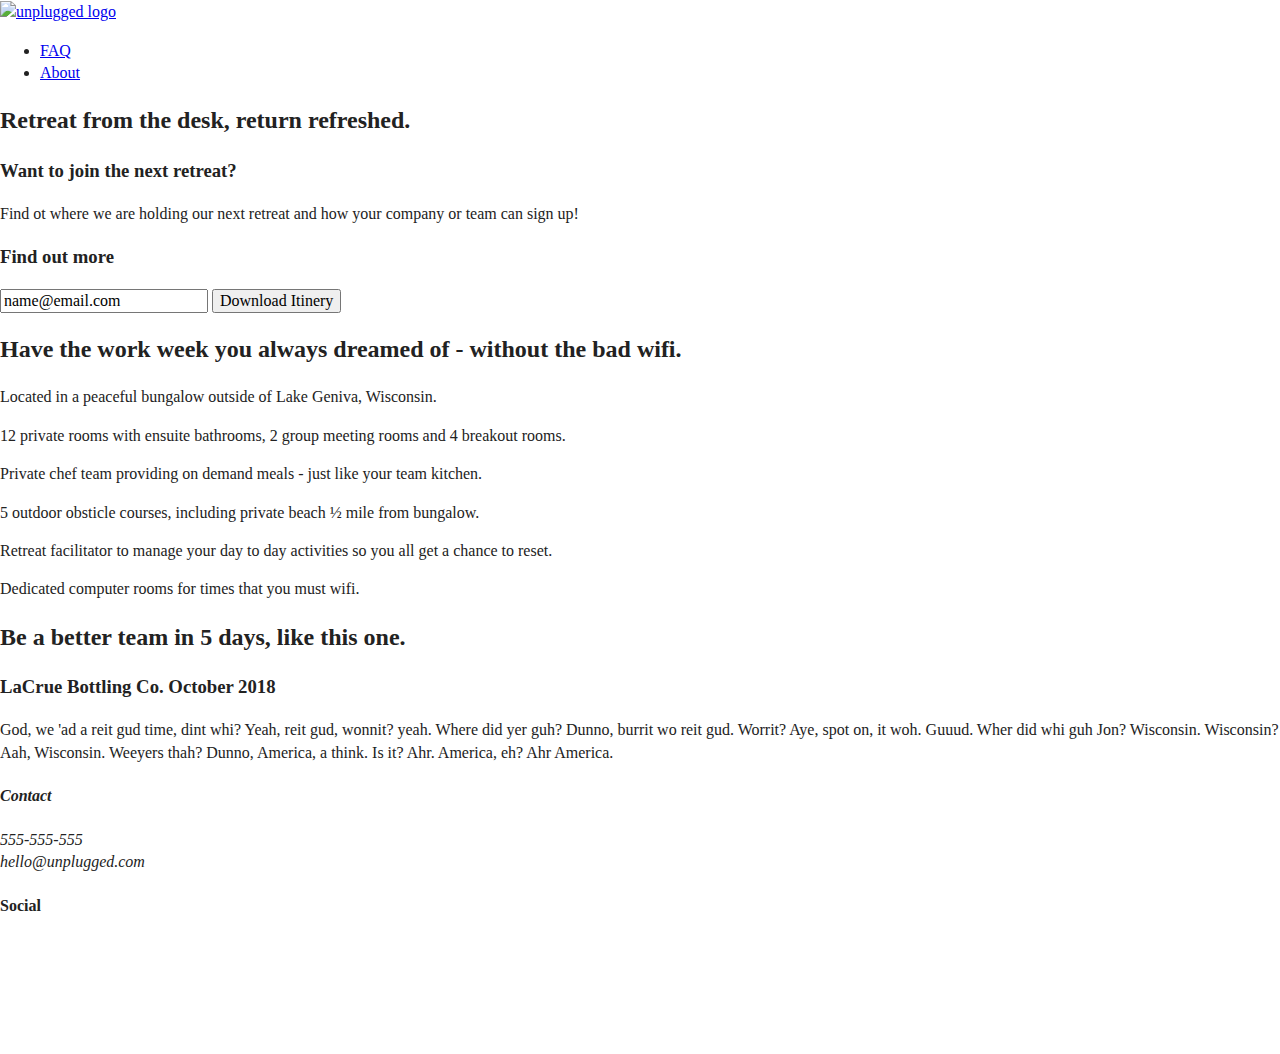
==== index.html @ 2e3e5076 "Finished coding homepage html. Links empty" ====
<!doctype html>
<html class="no-js" lang="">

<head>
  <meta charset="utf-8">
  <title>Unplugged Retreat</title>
  <meta name="description" content="">
  <meta name="viewport" content="width=device-width, initial-scale=1">

  <link rel="manifest" href="site.webmanifest">
  <link rel="apple-touch-icon" href="icon.png">
  <!-- Place favicon.ico in the root directory -->

  <link rel="stylesheet" href="css/normalize.css">
  <link rel="stylesheet" href="css/main.css">

  <meta name="theme-color" content="#fafafa">
</head>

<body>
  <!--[if IE]>
    <p class="browserupgrade">You are using an <strong>outdated</strong> browser. Please <a href="https://browsehappy.com/">upgrade your browser</a> to improve your experience and security.</p>
  <![endif]-->

  <!-- Add your site or application content here -->

  <header>
    <div class="content-wrapper">
        <a href="#">
            <img src="" alt="unplugged logo">
        </a>
        <div class="header-divider"></div>
        <nav>
            <ul>
                <li><a href="faq/index.html" target="_blank">FAQ</a></li>
                <li><a href="about/index.html" target="_blank">About</a></li>
            </ul>
        </nav>
    </div>
  </header>

<main>

  <section class="hero-area">
      <div class="content-wrapper">
          <h2>Retreat from the desk, return refreshed.</h2>
      </div>
  </section>

  <aside>
      <div class="content-wrapper">
        <div class="form-description">
          <h3>Want to join the next retreat?</h3>
          <p>
              Find ot where we are holding our next retreat and how your company or team can sign up!
          </p>
        </div>
        <div class="form">
            <h3>Find out more</h3>
            <input type="text" name="name" value="name@email.com">
            <input type="button" value="Download Itinery">
        </div>
      </div>
  </aside>

  <section class="features">
      <div class="content-wrapper">
          <h2>Have the work week you always dreamed of - without the bad wifi.</h2>
          <article>
              <p class="fontawsome-icon"></p>
              <p class="features-item-description">
                  Located in a peaceful bungalow outside of Lake Geniva, Wisconsin.
              </p>
          </article>
          <article>
              <p class="fontawsome-icon"></p>
              <p class="features-item-description">
                  12 private rooms with ensuite bathrooms, 2 group meeting rooms and 4 breakout rooms.   
              </p>
          </article>
          <article>
              <p class="fontawsome-icon"></p>
              <p class="features-item-description">
                  Private chef team providing on demand meals - just like your team kitchen.
              </p>
          </article>
          <article>
              <p class="fontawsome-icon"></p>
              <p class="features-item-description">
                  5 outdoor obsticle courses, including private beach &frac12; mile from bungalow.
              </p>
          </article>
          <article>
              <p class="fontawsome-icon"></p>
              <p class="features-item-description">
                  Retreat facilitator to manage your day to day activities so you all get a chance to reset.
              </p>
          </article>
          <article>
              <p class="fontawsome-icon"></p>
              <p class="features-item-description">
                  Dedicated computer rooms for times that you must wifi.
              </p>
          </article>
      </div>
  </section>

  <section class="reviews">
      <div class="content-wrapper">
          <h2>Be a better team in 5 days, like this one.</h2>
          <article>
              <div>
                  <h3>LaCrue Bottling Co. October 2018</h3>
                  <p>God, we 'ad a reit gud time, dint whi? Yeah, reit gud, wonnit? yeah. Where did yer guh?
                    Dunno, burrit wo reit gud. Worrit? Aye, spot on, it woh. Guuud. Wher did whi guh Jon? 
                    Wisconsin. Wisconsin? Aah, Wisconsin. Weeyers thah? Dunno, America, a think. Is it? Ahr. 
                    America, eh? Ahr America.</p>
              </div>
          </article>

      </div>
  </section>

</main>

<footer>
    <div class="content-wrapper">
        <div class="footer-content">
            <address class="contact">
                <h4>Contact</h4>
                <p>
                  555-555-555<br>
                  hello@unplugged.com
                </p>
            </address>
            <div class="social">
                <h4>Social</h4>
                <div class=social-icons>
                    <p>
                      <a href="" target="_blank"><img src="" alt=""></a>
                    </p>
                    <p>
                      <a href="" target="_blank"><img src="" alt=""></a>
                    </p>
                    <p>
                      <a href="" target="_blank"><img src="" alt=""></a>
                    </p>
                    <!-- other social links here -->

                </div>
            </div>
        </div> <!-- footer content ends -->
    </div> <!-- footer content-wrapper ends -->
    <div class="copyright">

    </div>
  </footer>

  <script src="js/vendor/modernizr-3.8.0.min.js"></script>
  <script src="https://code.jquery.com/jquery-3.4.1.min.js" integrity="sha256-CSXorXvZcTkaix6Yvo6HppcZGetbYMGWSFlBw8HfCJo=" crossorigin="anonymous"></script>
  <script>window.jQuery || document.write('<script src="js/vendor/jquery-3.4.1.min.js"><\/script>')</script>
  <script src="js/plugins.js"></script>
  <script src="js/main.js"></script>

  <!-- Google Analytics: change UA-XXXXX-Y to be your site's ID. -->
  <script>
    window.ga = function () { ga.q.push(arguments) }; ga.q = []; ga.l = +new Date;
    ga('create', 'UA-XXXXX-Y', 'auto'); ga('set','transport','beacon'); ga('send', 'pageview')
  </script>
  <script src="https://www.google-analytics.com/analytics.js" async></script>
</body>

</html>
---- css/main.css ----
/*! HTML5 Boilerplate v7.3.0 | MIT License | https://html5boilerplate.com/ */

/* main.css 2.0.0 | MIT License | https://github.com/h5bp/main.css#readme */
/*
 * What follows is the result of much research on cross-browser styling.
 * Credit left inline and big thanks to Nicolas Gallagher, Jonathan Neal,
 * Kroc Camen, and the H5BP dev community and team.
 */

/* ==========================================================================
   Base styles: opinionated defaults
   ========================================================================== */

html {
  color: #222;
  font-size: 1em;
  line-height: 1.4;
}

/*
 * Remove text-shadow in selection highlight:
 * https://twitter.com/miketaylr/status/12228805301
 *
 * Vendor-prefixed and regular ::selection selectors cannot be combined:
 * https://stackoverflow.com/a/16982510/7133471
 *
 * Customize the background color to match your design.
 */

::-moz-selection {
  background: #b3d4fc;
  text-shadow: none;
}

::selection {
  background: #b3d4fc;
  text-shadow: none;
}

/*
 * A better looking default horizontal rule
 */

hr {
  display: block;
  height: 1px;
  border: 0;
  border-top: 1px solid #ccc;
  margin: 1em 0;
  padding: 0;
}

/*
 * Remove the gap between audio, canvas, iframes,
 * images, videos and the bottom of their containers:
 * https://github.com/h5bp/html5-boilerplate/issues/440
 */

audio,
canvas,
iframe,
img,
svg,
video {
  vertical-align: middle;
}

/*
 * Remove default fieldset styles.
 */

fieldset {
  border: 0;
  margin: 0;
  padding: 0;
}

/*
 * Allow only vertical resizing of textareas.
 */

textarea {
  resize: vertical;
}

/* ==========================================================================
   Browser Upgrade Prompt
   ========================================================================== */

.browserupgrade {
  margin: 0.2em 0;
  background: #ccc;
  color: #000;
  padding: 0.2em 0;
}

/* ==========================================================================
   Author's custom styles
   ========================================================================== */

/* ==========================================================================
   Helper classes
   ========================================================================== */

/*
 * Hide visually and from screen readers
 */

.hidden {
  display: none !important;
}

/*
* Hide only visually, but have it available for screen readers:
* https://snook.ca/archives/html_and_css/hiding-content-for-accessibility
*
* 1. For long content, line feeds are not interpreted as spaces and small width
*    causes content to wrap 1 word per line:
*    https://medium.com/@jessebeach/beware-smushed-off-screen-accessible-text-5952a4c2cbfe
*/

.sr-only {
  border: 0;
  clip: rect(0, 0, 0, 0);
  height: 1px;
  margin: -1px;
  overflow: hidden;
  padding: 0;
  position: absolute;
  white-space: nowrap;
  width: 1px;
  /* 1 */
}

/*
* Extends the .sr-only class to allow the element
* to be focusable when navigated to via the keyboard:
* https://www.drupal.org/node/897638
*/

.sr-only.focusable:active,
.sr-only.focusable:focus {
  clip: auto;
  height: auto;
  margin: 0;
  overflow: visible;
  position: static;
  white-space: inherit;
  width: auto;
}

/*
* Hide visually and from screen readers, but maintain layout
*/

.invisible {
  visibility: hidden;
}

/*
* Clearfix: contain floats
*
* For modern browsers
* 1. The space content is one way to avoid an Opera bug when the
*    `contenteditable` attribute is included anywhere else in the document.
*    Otherwise it causes space to appear at the top and bottom of elements
*    that receive the `clearfix` class.
* 2. The use of `table` rather than `block` is only necessary if using
*    `:before` to contain the top-margins of child elements.
*/

.clearfix:before,
.clearfix:after {
  content: " ";
  /* 1 */
  display: table;
  /* 2 */
}

.clearfix:after {
  clear: both;
}

/* ==========================================================================
   EXAMPLE Media Queries for Responsive Design.
   These examples override the primary ('mobile first') styles.
   Modify as content requires.
   ========================================================================== */

@media only screen and (min-width: 35em) {
  /* Style adjustments for viewports that meet the condition */
}

@media print,
  (-webkit-min-device-pixel-ratio: 1.25),
  (min-resolution: 1.25dppx),
  (min-resolution: 120dpi) {
  /* Style adjustments for high resolution devices */
}

/* ==========================================================================
   Print styles.
   Inlined to avoid the additional HTTP request:
   https://www.phpied.com/delay-loading-your-print-css/
   ========================================================================== */

@media print {
  *,
  *:before,
  *:after {
    background: transparent !important;
    color: #000 !important;
    /* Black prints faster */
    box-shadow: none !important;
    text-shadow: none !important;
  }
  a,
  a:visited {
    text-decoration: underline;
  }
  a[href]:after {
    content: " (" attr(href) ")";
  }
  abbr[title]:after {
    content: " (" attr(title) ")";
  }
  /*
     * Don't show links that are fragment identifiers,
     * or use the `javascript:` pseudo protocol
     */
  a[href^="#"]:after,
  a[href^="javascript:"]:after {
    content: "";
  }
  pre {
    white-space: pre-wrap !important;
  }
  pre,
  blockquote {
    border: 1px solid #999;
    page-break-inside: avoid;
  }
  /*
     * Printing Tables:
     * https://web.archive.org/web/20180815150934/http://css-discuss.incutio.com/wiki/Printing_Tables
     */
  thead {
    display: table-header-group;
  }
  tr,
  img {
    page-break-inside: avoid;
  }
  p,
  h2,
  h3 {
    orphans: 3;
    widows: 3;
  }
  h2,
  h3 {
    page-break-after: avoid;
  }
}
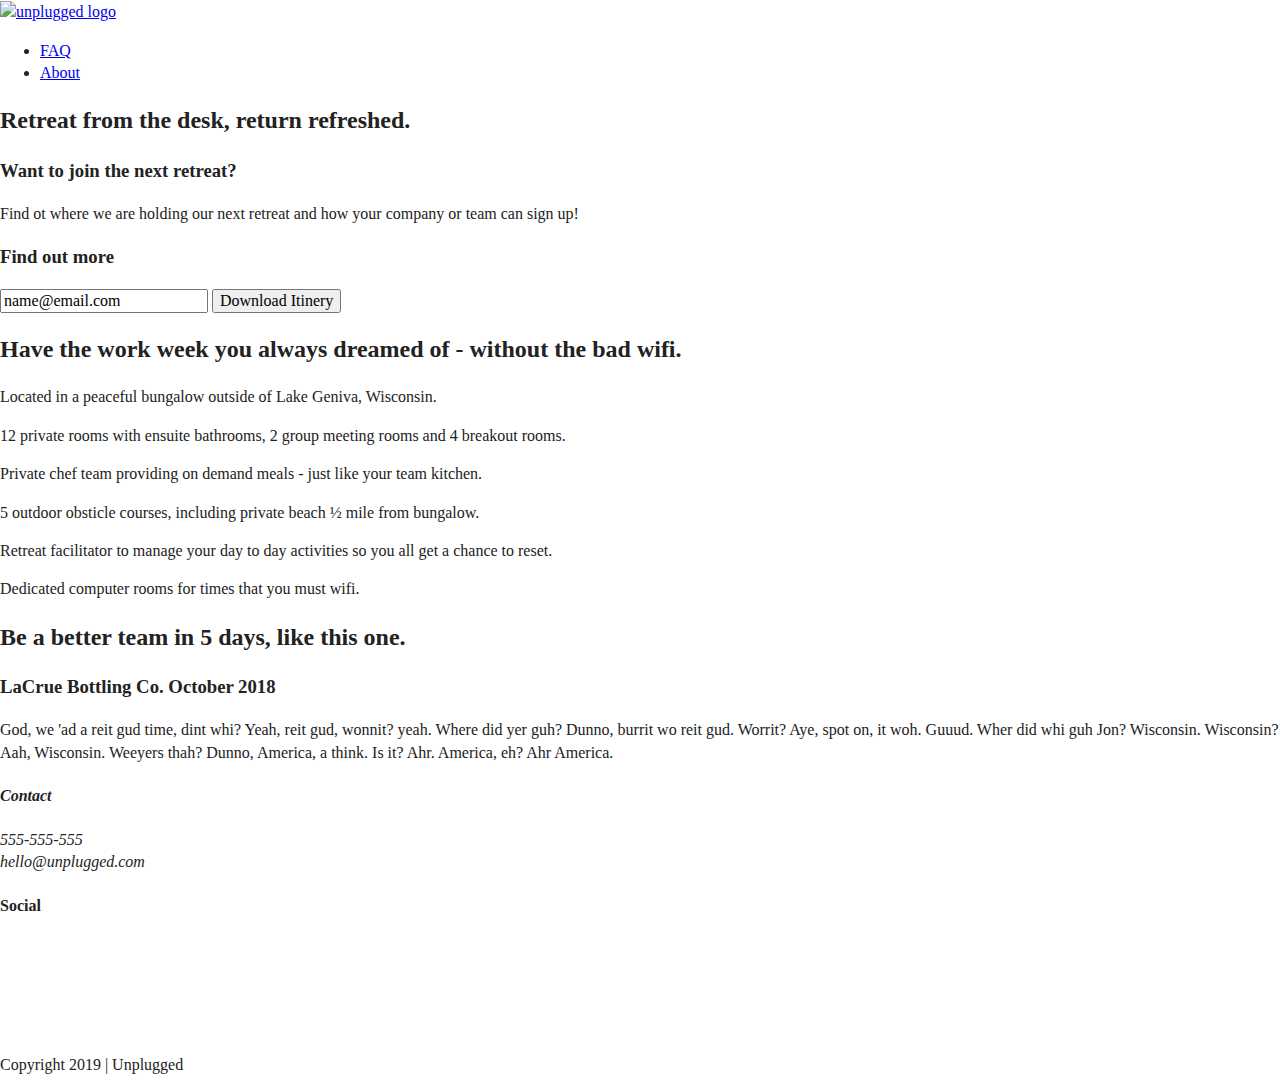
==== commit 419384b9: "Minor changes made to coinside with structural css" ====
--- a/index.html
+++ b/index.html
@@ -72,31 +72,31 @@
                   Located in a peaceful bungalow outside of Lake Geniva, Wisconsin.
               </p>
           </article>
-          <article>
+          <article class="feature-items">
               <p class="fontawsome-icon"></p>
               <p class="features-item-description">
                   12 private rooms with ensuite bathrooms, 2 group meeting rooms and 4 breakout rooms.   
               </p>
           </article>
-          <article>
+          <article class="feature-items">
               <p class="fontawsome-icon"></p>
               <p class="features-item-description">
                   Private chef team providing on demand meals - just like your team kitchen.
               </p>
           </article>
-          <article>
+          <article class="feature-items">
               <p class="fontawsome-icon"></p>
               <p class="features-item-description">
                   5 outdoor obsticle courses, including private beach &frac12; mile from bungalow.
               </p>
           </article>
-          <article>
+          <article class="feature-items">
               <p class="fontawsome-icon"></p>
               <p class="features-item-description">
                   Retreat facilitator to manage your day to day activities so you all get a chance to reset.
               </p>
           </article>
-          <article>
+          <article class="feature-items">
               <p class="fontawsome-icon"></p>
               <p class="features-item-description">
                   Dedicated computer rooms for times that you must wifi.
@@ -152,7 +152,7 @@
         </div> <!-- footer content ends -->
     </div> <!-- footer content-wrapper ends -->
     <div class="copyright">
-
+        <p>Copyright 2019 | Unplugged</p>
     </div>
   </footer>
 
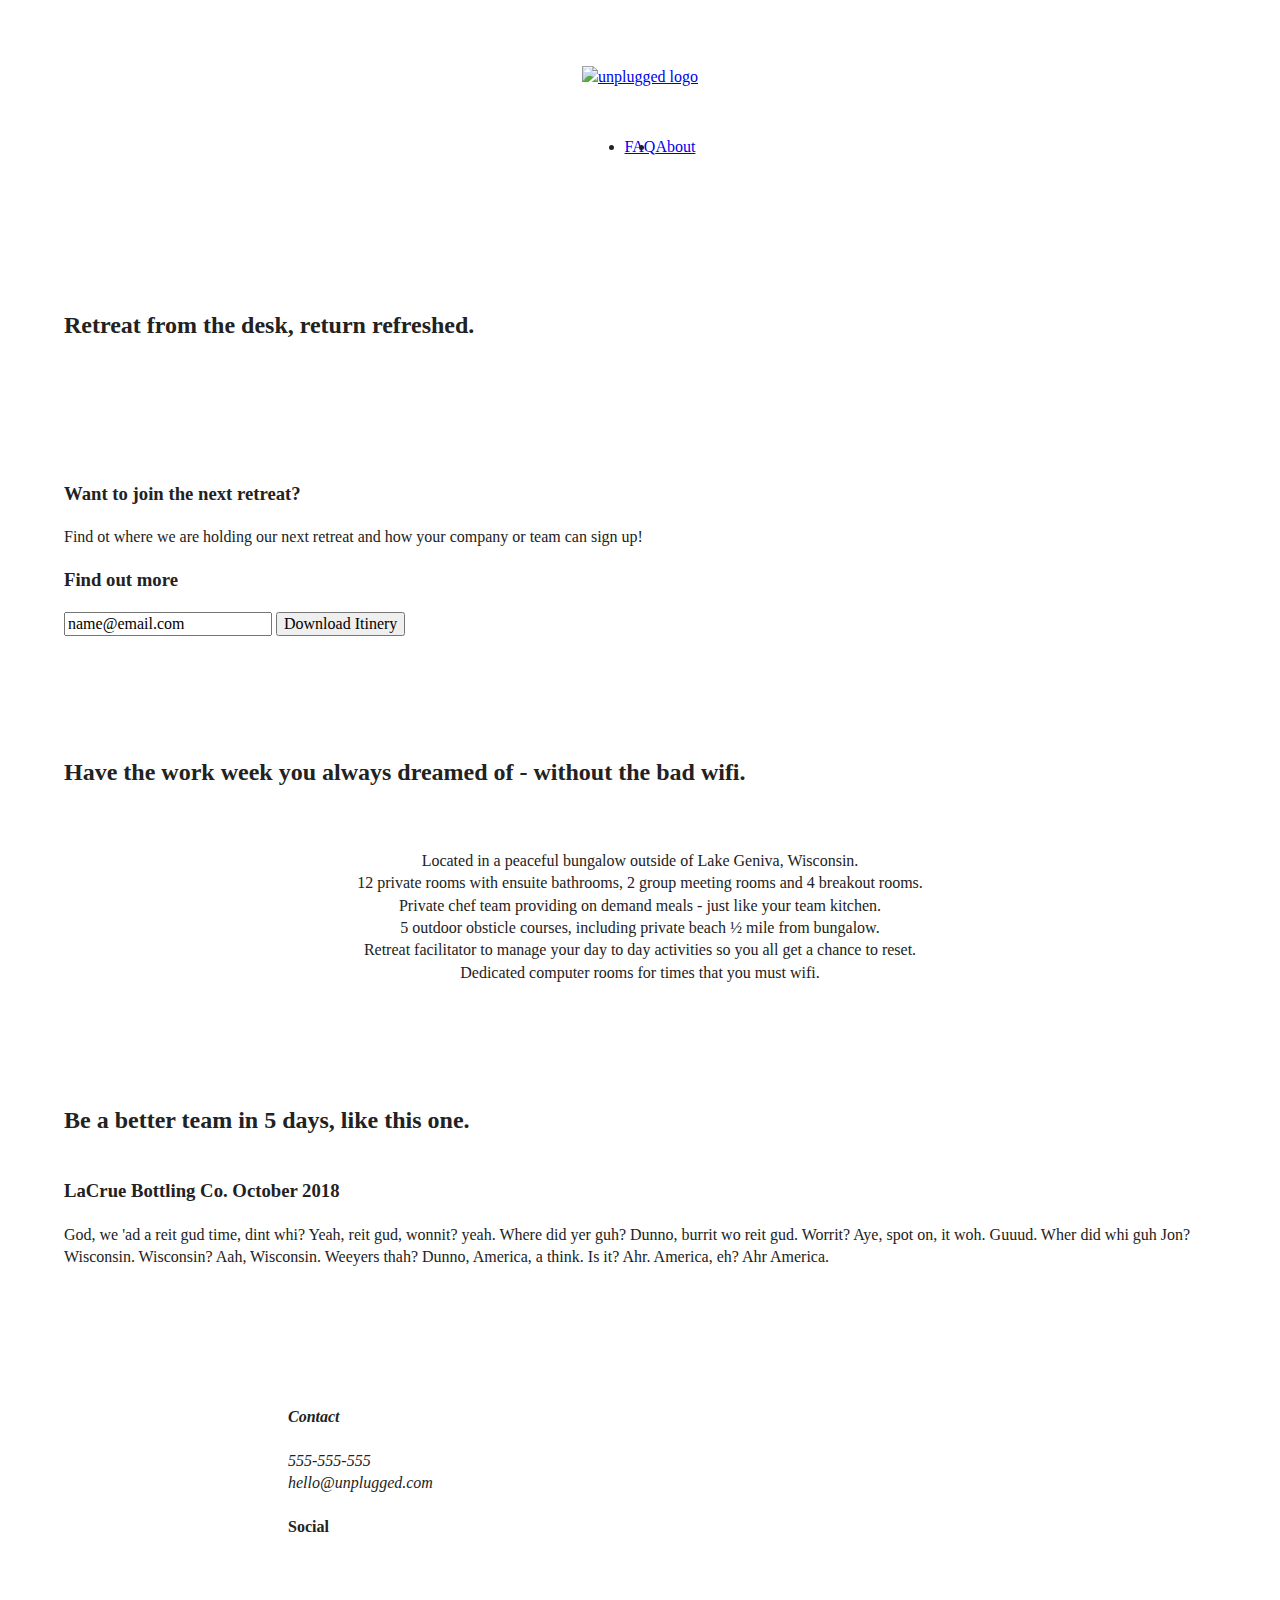
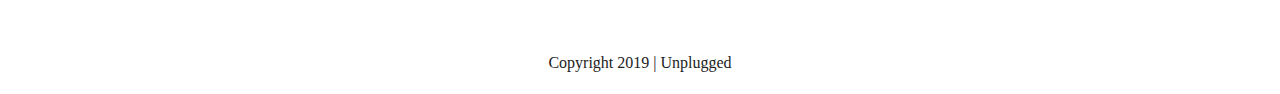
==== commit a8c7c569: "Minor changes made while formatting css mobile layout" ====
--- a/index.html
+++ b/index.html
@@ -66,7 +66,7 @@
   <section class="features">
       <div class="content-wrapper">
           <h2>Have the work week you always dreamed of - without the bad wifi.</h2>
-          <article>
+          <article class="feature-items">
               <p class="fontawsome-icon"></p>
               <p class="features-item-description">
                   Located in a peaceful bungalow outside of Lake Geniva, Wisconsin.
--- a/css/main.css
+++ b/css/main.css
@@ -97,6 +97,197 @@
 /* ==========================================================================
    Author's custom styles
    ========================================================================== */
+
+   .content-wrapper {
+    width: 90%;
+    margin: 50px 0;
+  }
+
+   /* -----------------Base Header - Footer Styles -----------------------*/
+
+header {
+  padding: 15px 0;
+}
+
+header, footer {
+  display: flex;
+  justify-content: center;
+  align-items: center;
+  flex-flow: row wrap;
+}
+
+
+
+header .content-wrapper {
+  display: flex;
+  justify-content: center;
+  align-items: center;
+  flex-flow: row wrap;
+}
+
+.header-divider {
+  width: 100%;
+  height: 1px;
+  margin: 10px 0 20px 0;
+}
+
+header nav {
+  display: flex;
+  justify-content: center;
+  align-items: space-around;
+  flex-flow: row wrap;
+  width: 60%; 
+}
+
+header nav ul {
+  display: flex;
+  justify-content: center;
+  width: 100%;
+}
+
+footer {
+  flex-direction: column;
+}
+
+footer p {
+  margin: 0;
+}
+
+footer .content-wrapper {
+  width: 55%;
+  margin: 50px 0;
+}
+
+footer .content {
+  margin-bottom: 50px;
+}
+
+footer .social-icons {
+  display: flex;
+  justify-content: space-around;
+  align-items: center;
+}
+
+footer .social-icons p {
+  display: flex;
+  justify-content: center;
+  align-items: center;
+}
+
+footer .copyright {
+  margin: 20px 0;
+}
+
+/* -------------Mobile Styles Homepage -------------*/
+
+/* Hero Area */
+
+.hero-area {
+  display: flex;
+  justify-content: center;
+  flex-flow: row wrap;
+}
+
+/* Aside */
+
+aside {
+  display: flex;
+  justify-content: center;
+  align-items: center;
+  flex-flow: row wrap;
+}
+
+
+/* Features */
+
+.fetures article {
+  width: 63%;
+  margin: 30px 0;
+}
+
+.features {
+  display: flex;
+  justify-content: center;
+  flex-flow: row wrap;
+}
+
+.features h2 {
+  margin-bottom: 60px;
+}
+
+
+.features .feature-items {
+  display: flex;
+  justify-content: center;
+  align-items: center;
+  flex-flow: row wrap;
+}
+
+.features p {
+  margin: 0;
+}
+
+/* Reviews */
+
+.reviews {
+  display: flex;
+  justify-content: center;
+  flex-flow: row wrap;
+}
+
+.reviews h3 {
+  width: 55%;
+  margin: 20px 0;
+}
+
+.reviews h2 {
+  margin-bottom: 40px;
+}
+/* ==========================================================================================
+ABOUT PAGE
+=============================================================================================*/
+
+.mission {
+  display: flex;
+  justify-content: center;
+  align-items: center;
+  flex-flow: row wrap;
+}
+
+.contact-section {
+  display: flex;
+  justify-content: center;
+  align-items: center;
+  flex-flow: row wrap;
+}
+
+/* =========================================================================================================
+FAQ PAGE
+============================================================================================================*/
+
+.faq {
+  display: flex;
+  justify-content: center;
+  align-items: center;
+  flex-flow: row wrap;
+}
+
+.faq .content-wrapper {
+  margin: 50px 0 0 0;
+  display: flex;
+  justify-content: center;
+  align-items: center;
+  flex-flow: row wrap;
+}
+
+.faq h2 {
+  margin-bottom: 40px;
+}
+
+.faq-content {
+  margin-bottom: 50px;
+}
+
 
 /* ==========================================================================
    Helper classes
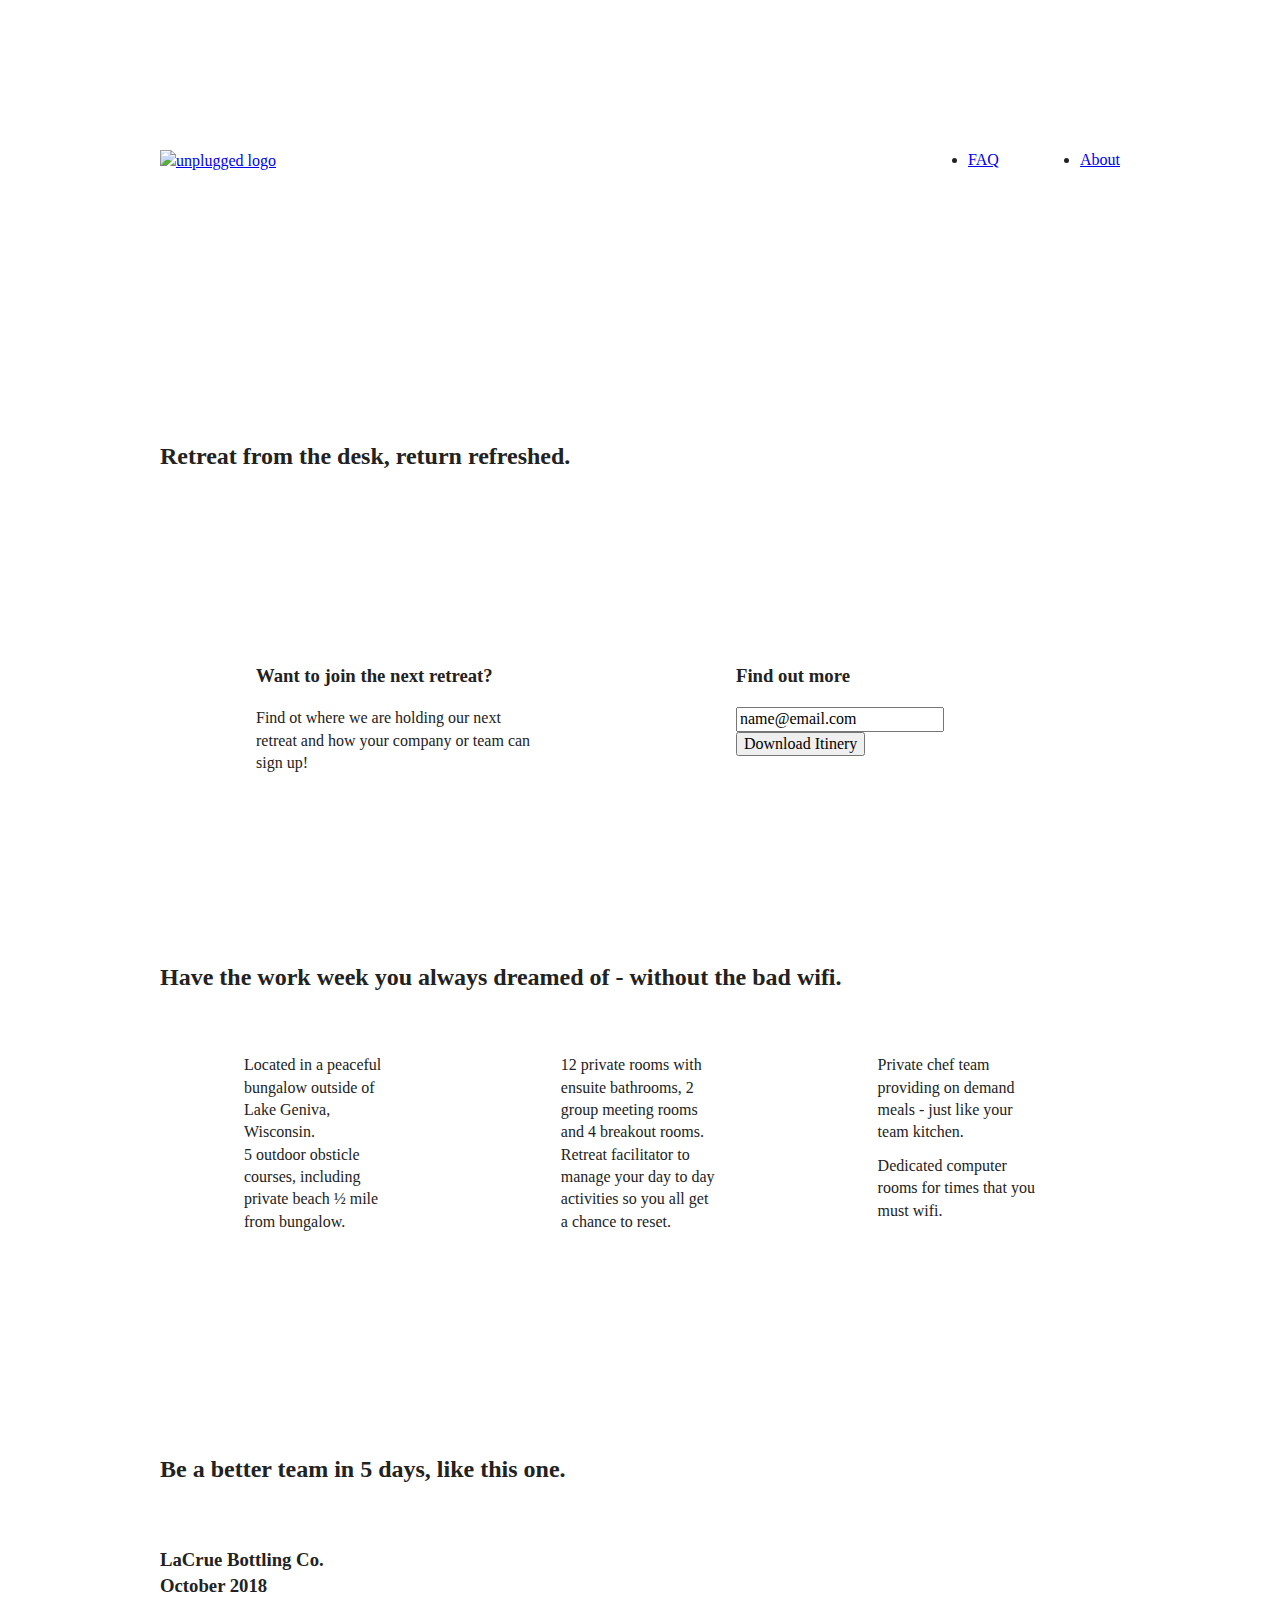
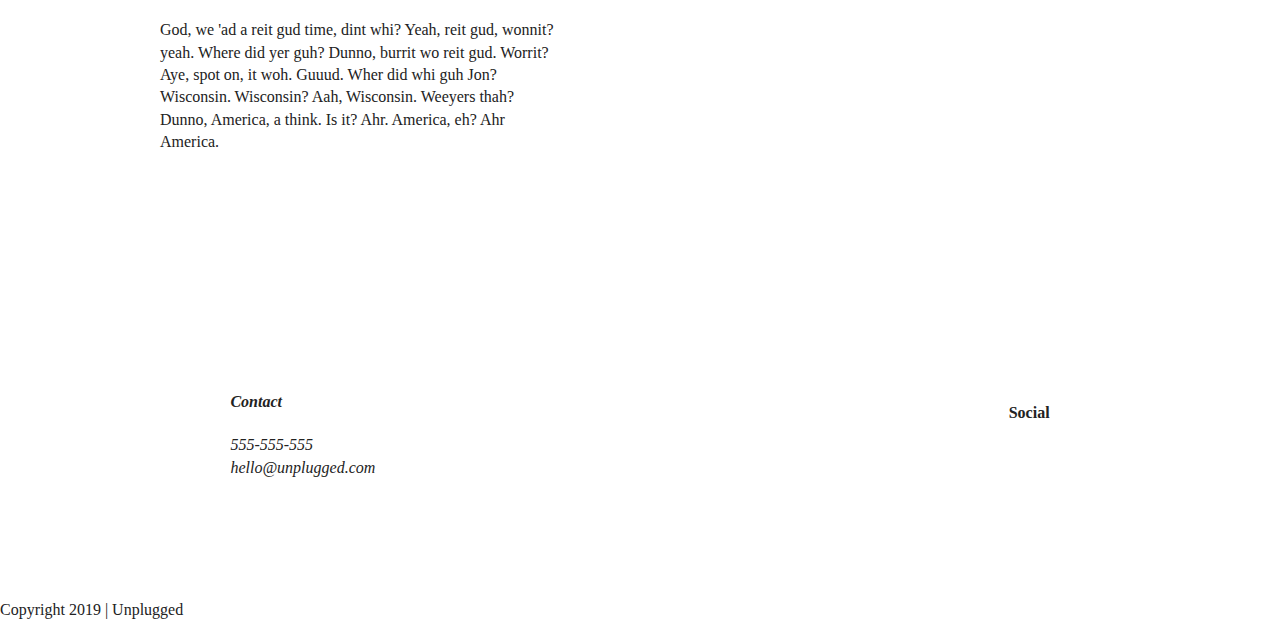
==== commit 27470522: "Made minor changes to coincide with css" ====
--- a/index.html
+++ b/index.html
@@ -13,7 +13,8 @@
 
   <link rel="stylesheet" href="css/normalize.css">
   <link rel="stylesheet" href="css/main.css">
-
+  <!--Google Fonts-->
+  <link href="https://fonts.googleapis.com/css?family=Open+Sans:400,700|Poppins:500,700" rel="stylesheet">
   <meta name="theme-color" content="#fafafa">
 </head>
 
@@ -66,42 +67,50 @@
   <section class="features">
       <div class="content-wrapper">
           <h2>Have the work week you always dreamed of - without the bad wifi.</h2>
-          <article class="feature-items">
-              <p class="fontawsome-icon"></p>
-              <p class="features-item-description">
-                  Located in a peaceful bungalow outside of Lake Geniva, Wisconsin.
-              </p>
-          </article>
-          <article class="feature-items">
-              <p class="fontawsome-icon"></p>
-              <p class="features-item-description">
-                  12 private rooms with ensuite bathrooms, 2 group meeting rooms and 4 breakout rooms.   
-              </p>
-          </article>
-          <article class="feature-items">
-              <p class="fontawsome-icon"></p>
-              <p class="features-item-description">
-                  Private chef team providing on demand meals - just like your team kitchen.
-              </p>
-          </article>
-          <article class="feature-items">
-              <p class="fontawsome-icon"></p>
-              <p class="features-item-description">
-                  5 outdoor obsticle courses, including private beach &frac12; mile from bungalow.
-              </p>
-          </article>
-          <article class="feature-items">
-              <p class="fontawsome-icon"></p>
-              <p class="features-item-description">
-                  Retreat facilitator to manage your day to day activities so you all get a chance to reset.
-              </p>
-          </article>
-          <article class="feature-items">
-              <p class="fontawsome-icon"></p>
-              <p class="features-item-description">
-                  Dedicated computer rooms for times that you must wifi.
-              </p>
-          </article>
+          <div class="feature-items">
+              <article>
+                  <p class="fontawsome-icon">
+                  </p>
+                  <p class="features-item-description">
+                      Located in a peaceful bungalow outside of Lake Geniva, Wisconsin.
+                  </p>
+              </article>
+              <article>
+                  <p class="fontawsome-icon">
+                  </p>
+                  <p class="features-item-description">
+                      12 private rooms with ensuite bathrooms, 2 group meeting rooms and 4 breakout rooms.   
+                  </p>
+              </article>
+              <article>
+                  <p class="fontawsome-icon">
+                  </p>
+                  <p class="features-item-description">
+                      Private chef team providing on demand meals - just like your team kitchen.
+                  </p>
+              </article>
+              <article>
+                  <p class="fontawsome-icon">
+                  </p>
+                  <p class="features-item-description">
+                      5 outdoor obsticle courses, including private beach &frac12; mile from bungalow.
+                  </p>
+              </article>
+              <article>
+                  <p class="fontawsome-icon">
+                  </p>
+                  <p class="features-item-description">
+                      Retreat facilitator to manage your day to day activities so you all get a chance to reset.
+                  </p>
+              </article>
+              <article>
+                  <p class="fontawsome-icon">
+                  </p>
+                 <p class="features-item-description">
+                      Dedicated computer rooms for times that you must wifi.
+                  </p>
+              </article>
+         </div> 
       </div>
   </section>
 
--- a/css/main.css
+++ b/css/main.css
@@ -123,7 +123,7 @@
   justify-content: center;
   align-items: center;
   flex-flow: row wrap;
-}
+}  /* Margin: 0; in solution code */
 
 .header-divider {
   width: 100%;
@@ -260,6 +260,10 @@
   align-items: center;
   flex-flow: row wrap;
 }
+
+/* .contact-content p {
+  margin: 0;
+} This is in solution code*/
 
 /* =========================================================================================================
 FAQ PAGE
@@ -378,15 +382,207 @@
    Modify as content requires.
    ========================================================================== */
 
-@media only screen and (min-width: 35em) {
-  /* Style adjustments for viewports that meet the condition */
-}
-
-@media print,
-  (-webkit-min-device-pixel-ratio: 1.25),
-  (min-resolution: 1.25dppx),
-  (min-resolution: 120dpi) {
-  /* Style adjustments for high resolution devices */
+/* -------------------------TABLE STYLES--------------------------------------*/
+
+@media only screen and (min-width: 768px) {        
+
+/*General Styles*/
+
+.content-wrapper {
+  max-width: 640px;
+  margin: 100px 0;
+}
+
+/*Header*/
+
+header {
+  justify-content: center;
+  padding: 33px 0;
+}  
+
+header .content-wrapper {
+  width: 100%; 
+  justify-content: space-between;
+}
+
+header nav {
+  width: 20%; 
+}
+
+header nav ul {
+  justify-content: space-between;
+}
+
+.header-divider {
+  display: none;
+}
+
+/* Hero Area */
+
+/* Aside */
+
+aside .content-wrapper{
+  margin: 50px 0;
+  display:flex;
+  justify-content: center;
+  flex-flow: row wrap;
+}
+
+aside .content-wrapper .form-description,
+aside .content-wrapper .form {
+  width: 40%;
+  margin: 0;
+}
+
+/* Features */
+
+.features article {
+  display: flex;
+  justify-content: center;
+  align-items: center;
+  flex-flow: column wrap;
+  flex-basis: 50%;
+}
+
+.features .features-item-description {
+  width: 50%;
+}
+
+/* Reviews */
+
+.reviews article {
+  display: flex;
+  justify-content: space-between;
+}
+
+.reviews article div {
+  width: 49%;
+}
+
+/* Footer */
+
+footer .content-wrapper {
+  width: 64%;
+  margin: 100px 0;
+}
+
+.footer-content {
+  display: flex;
+  justify-content: space-between;
+  align-items: center;
+}
+
+footer .contact {
+  margin-bottom: 0;
+}
+
+footer .copyright {
+  width: 100%;
+}
+
+/* Tablet FAQ Page */
+
+.faq .content-wrapper {
+  justify-content: space-between;
+}
+
+.faq-content {
+  flex-basis: 40%;
+}
+
+.faq h2 {
+  width: 100%;
+}
+
+/* Tablet About Page */
+
+.mission-content {
+  display: flex;
+  justify-content: space-between;
+  align-items: center;
+  padding-top: 20px;
+}
+
+.mission-content p {
+  width: 45%;
+}
+
+.contact-section .content-wrapper h2 {
+  width: 81%;
+}
+
+.contact-content {
+  display: flex;
+  justify-content: space-between;
+  align-items: flex-start;
+}
+
+}
+
+/* ---------------------------- Desktop Styles ------------------------------*/
+
+@media only screen and (min-width: 1200px) {
+  /*Desktop styles here*/
+  .content-wrapper {
+    max-width: 960px;
+  }
+
+  /* Hero Area */
+
+  .hero-area h1 {
+    width: 60%;
+  }
+
+  /* Aside */
+
+  aside .content-wrapper {
+    justify-content: space-around;
+  }
+
+  aside .content-wrapper .form-description,
+  aside .content-wrapper .form {
+    width: 30%;
+  }
+
+  /* Features */
+
+  .features h2 {
+    width: 90%;
+  }
+
+  .features article {
+    flex-basis: 33%;
+  }
+
+  /* Reviews */
+
+  .reviews article div {
+    width: 42%;
+  }
+
+  /* -------------------------About Page Desktop -------------------------------*/
+
+  .mission h2,
+  .contact-section .content-wrapper {
+    width: 95%;
+    flex-flow: row wrap;
+  }
+
+  .contact-section .content-wrapper h2 {
+    margin-bottom: 100px;
+  }
+
+  /* --------------------------FAQ Page Desktop ---------------------------------*/
+
+  .faq h2 {
+    width: 100%;
+  }
+
+  .faq-content {
+    flex-basis: 36%;
+  }
+  
+
 }
 
 /* ==========================================================================
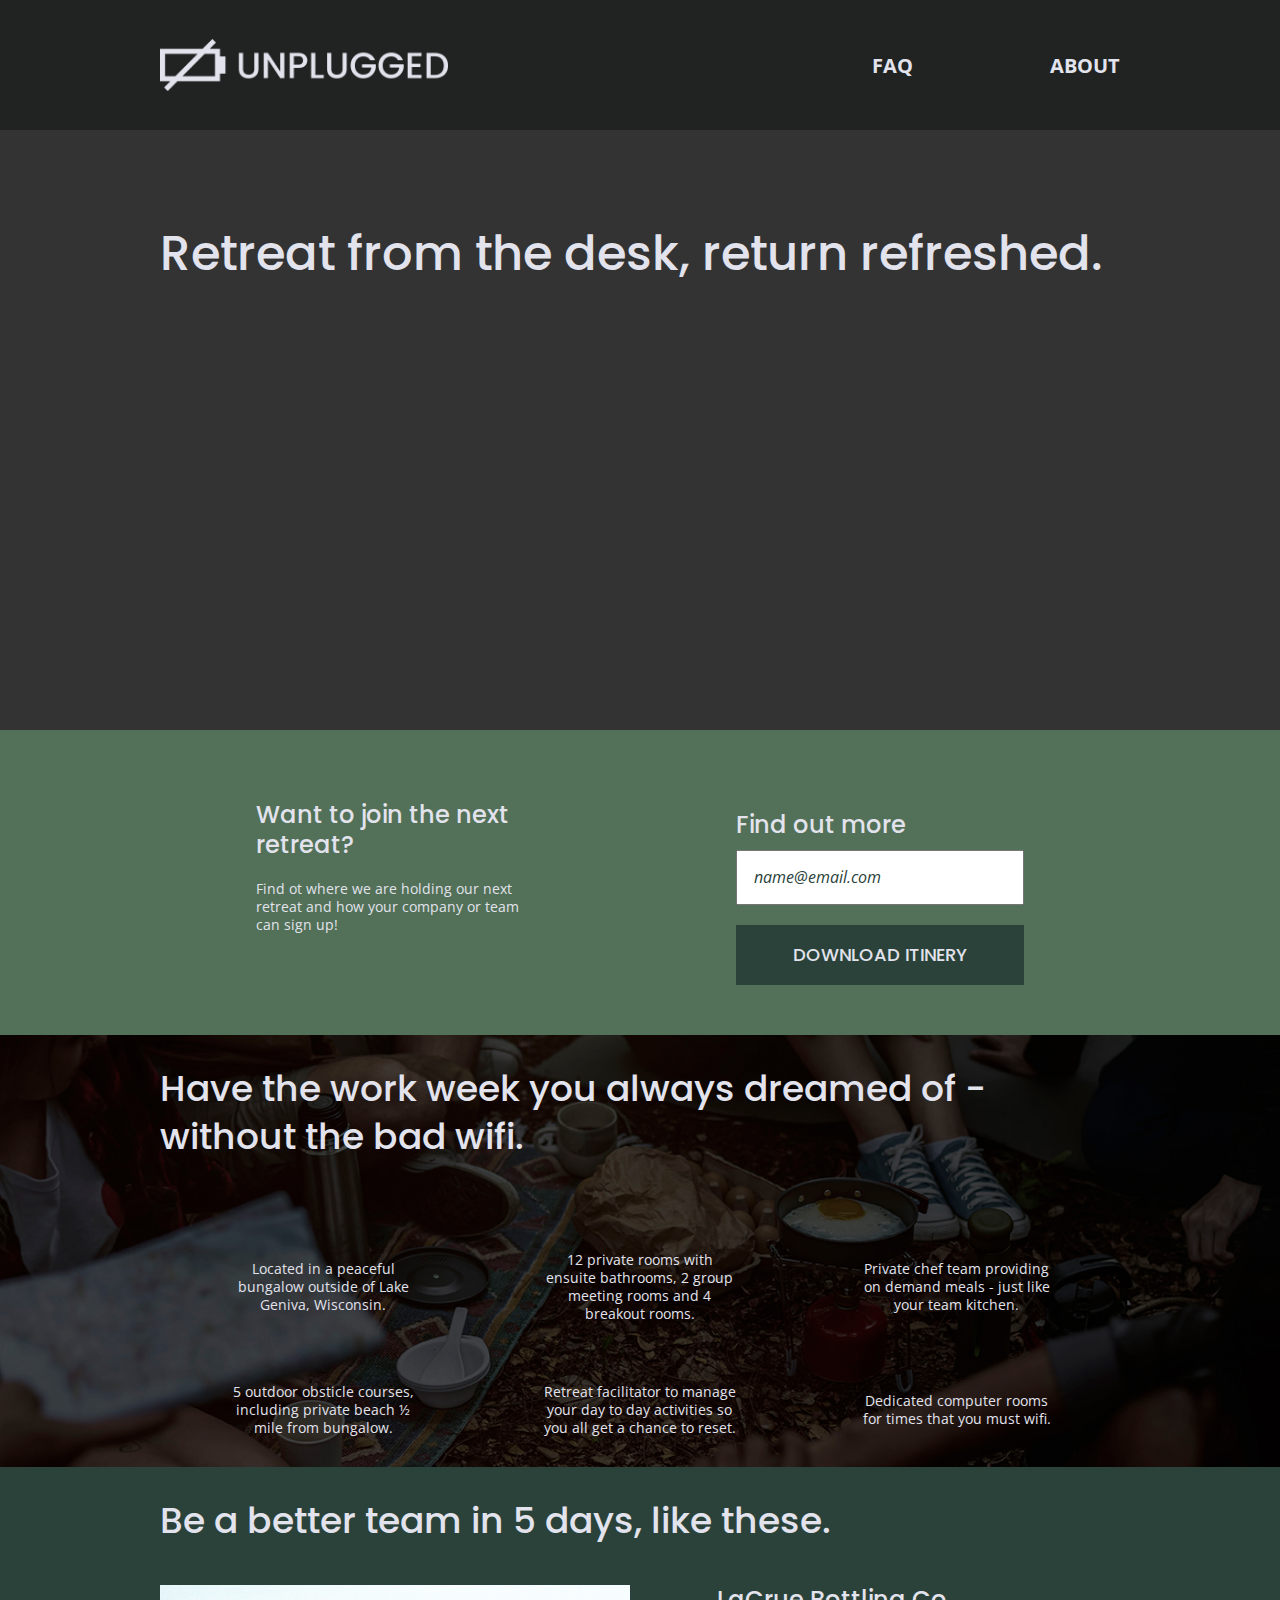
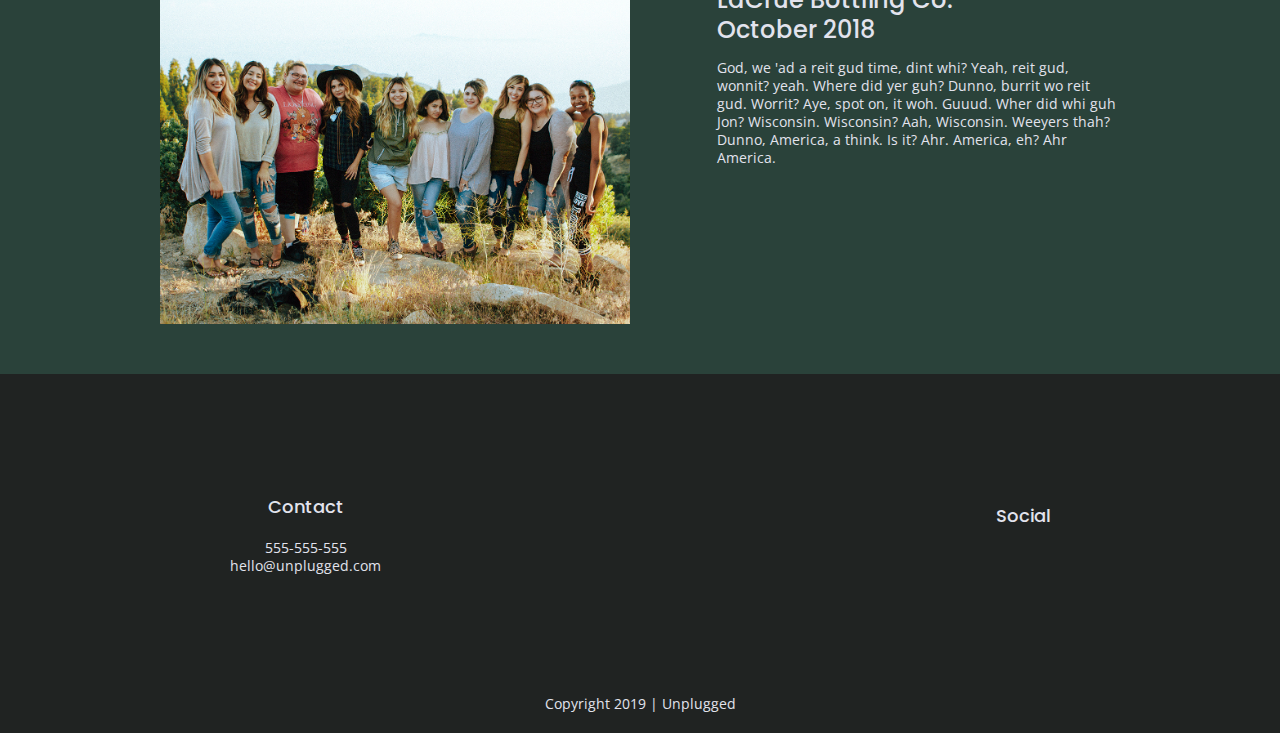
==== commit 1b97726f: "Minor changes made in accordance with main css" ====
--- a/index.html
+++ b/index.html
@@ -27,9 +27,11 @@
 
   <header>
     <div class="content-wrapper">
-        <a href="#">
-            <img src="" alt="unplugged logo">
-        </a>
+        <figure>
+            <a href="#">
+                <img src="img/unpluggedlogo.jpg" alt="unplugged logo">
+            </a>
+        </figure>
         <div class="header-divider"></div>
         <nav>
             <ul>
@@ -116,8 +118,11 @@
 
   <section class="reviews">
       <div class="content-wrapper">
-          <h2>Be a better team in 5 days, like this one.</h2>
+          <h2>Be a better team in 5 days, like these.</h2>
           <article>
+              <figure>
+                  <img src="img/review-group.jpg" alt="Happy Group of Previous Campers">
+              </figure>
               <div>
                   <h3>LaCrue Bottling Co. October 2018</h3>
                   <p>God, we 'ad a reit gud time, dint whi? Yeah, reit gud, wonnit? yeah. Where did yer guh?
--- a/css/main.css
+++ b/css/main.css
@@ -98,11 +98,68 @@
    Author's custom styles
    ========================================================================== */
 
+   /* General Styles */
+
+   html {
+    font-size: 16px;
+   }
+
+   body {
+    font-family: 'Open Sans', sans-serif;
+    font-size: 1em;
+    text-align: left;
+    color: #e2e3ed;
+   }
+
+   ul,
+   ol {
+    list-style-type: none;
+   }
+
+   a {
+    color: #e2e3ed;
+    text-decoration: none;
+   }
+
+   h2 {
+    font-family: 'Poppins', sans-serif;
+    font-size: 1.875em;
+    font-weight: 500;
+   }
+
+   h3,
+   h4 {
+    font-family: 'Poppins', sans-serif;
+    font-weight: 500;
+    margin: 20px 0;
+    font-size: 1.125em;
+   }
+
+   p {
+     font-size: .874em;
+    line-height: 1.285;
+   }
+
+   img {
+    width: 100%;
+   }
+
+   figure {
+    margin: 0;
+   }
+
+   address {
+    font-style: normal;
+   }
+
    .content-wrapper {
     width: 90%;
     margin: 50px 0;
   }
 
+  
+  
+
    /* -----------------Base Header - Footer Styles -----------------------*/
 
 header {
@@ -114,16 +171,24 @@
   justify-content: center;
   align-items: center;
   flex-flow: row wrap;
-}
-
-
+  background-color: #202322;
+}
 
 header .content-wrapper {
   display: flex;
   justify-content: center;
   align-items: center;
   flex-flow: row wrap;
-}  /* Margin: 0; in solution code */
+  margin: 0;
+} 
+
+header figure {
+  width: 70%;
+  display: flex;
+  justify-content: center;
+  align-items: center;
+  flex-flow: row wrap;
+}
 
 .header-divider {
   width: 100%;
@@ -136,17 +201,26 @@
   justify-content: center;
   align-items: space-around;
   flex-flow: row wrap;
-  width: 60%; 
+  width: 60%;
+  font-weight: 700; 
+  font-size: 1.125em;
+  text-transform: uppercase;
 }
 
 header nav ul {
   display: flex;
-  justify-content: center;
+  justify-content: space-between;
   width: 100%;
+  margin-left: 0;
+}
+
+header nav ul li {
+  font-size: 1.125em;
 }
 
 footer {
   flex-direction: column;
+  text-align: center;
 }
 
 footer p {
@@ -182,10 +256,23 @@
 
 /* Hero Area */
 
+
 .hero-area {
-  display: flex;
-  justify-content: center;
-  flex-flow: row wrap;
+  background: url('../img/bridge.jpg') center no-repeat #333;
+  background-size: cover;
+  background-position: center;
+  display: flex;
+  justify-content: center;
+  flex-flow: row wrap;
+  min-height: 500px;
+}
+
+.hero-area h2 {
+  font-size: 2.25em;
+  font-family: 'Poppins', Helvetica, Arial, sans-serif;
+  font-weight: 500; 
+  line-height: 1.2;
+  margin: 0;
 }
 
 /* Aside */
@@ -195,27 +282,55 @@
   justify-content: center;
   align-items: center;
   flex-flow: row wrap;
+  background-color: #527158;
+}
+
+aside .form h3 {
+  margin: 30px 0 10px;
+}
+
+input[type=text] {
+  box-sizing: border-box;
+  width: 100%;
+  color:#2a423a;
+  font-style: italic;
+  padding: 1em;
+}
+
+input[type=button] {
+  width: 100%;
+  padding: 20px 0;
+  margin-top: 20px;
+  background-color: #2a423a;
+  font-family: 'Poppins', Helvetica, Arial, sans-sarif;
+  font-weight: 500;
+  font-size: 1.125em;
+  color: #e2e3ed;
+  border: none;
+  text-align: center;
+  text-transform: uppercase;
 }
 
 
 /* Features */
 
-.fetures article {
+.features {
+  background: url('../img/dark-camp.jpg') center no-repeat #333;
+  background-size: cover; 
+  display: flex;
+  justify-content: center;
+  flex-flow: row wrap;
+}
+
+.features h2 {
+  margin-bottom: 60px;
+}
+
+.features article {
   width: 63%;
   margin: 30px 0;
 }
 
-.features {
-  display: flex;
-  justify-content: center;
-  flex-flow: row wrap;
-}
-
-.features h2 {
-  margin-bottom: 60px;
-}
-
-
 .features .feature-items {
   display: flex;
   justify-content: center;
@@ -224,6 +339,7 @@
 }
 
 .features p {
+  text-align: center;
   margin: 0;
 }
 
@@ -233,6 +349,15 @@
   display: flex;
   justify-content: center;
   flex-flow: row wrap;
+  background-color: #2a423a;
+}
+
+.reviews h2 {
+  margin-bottom: 40px;
+}
+
+.reviews figure {
+  width: 100%;
 }
 
 .reviews h3 {
@@ -240,9 +365,6 @@
   margin: 20px 0;
 }
 
-.reviews h2 {
-  margin-bottom: 40px;
-}
 /* ==========================================================================================
 ABOUT PAGE
 =============================================================================================*/
@@ -261,9 +383,9 @@
   flex-flow: row wrap;
 }
 
-/* .contact-content p {
+.contact-content p {
   margin: 0;
-} This is in solution code*/
+}
 
 /* =========================================================================================================
 FAQ PAGE
@@ -382,7 +504,7 @@
    Modify as content requires.
    ========================================================================== */
 
-/* -------------------------TABLE STYLES--------------------------------------*/
+/* -------------------------TABLET STYLES--------------------------------------*/
 
 @media only screen and (min-width: 768px) {        
 
@@ -390,13 +512,23 @@
 
 .content-wrapper {
   max-width: 640px;
-  margin: 100px 0;
+  margin: 0;
+}
+
+h2 {
+  font-size: 2.25em;
+  line-height: 1.333;
+}
+
+h3 {
+    font-size: 1.5em;
+    line-height: 1.25;
 }
 
 /*Header*/
 
 header {
-  justify-content: center;
+  justify-content: space-around;
   padding: 33px 0;
 }  
 
@@ -405,8 +537,12 @@
   justify-content: space-between;
 }
 
+header figure {
+  width: 30%;
+}
+
 header nav {
-  width: 20%; 
+  width: 30%; 
 }
 
 header nav ul {
@@ -418,20 +554,32 @@
 }
 
 /* Hero Area */
+
+.hero-area {
+  min-height: 600px;
+}
+
+.hero-area h2 {
+  font-size: 3em;
+  line-height: 1;
+  margin: 100px 0;
+}
+
+
 
 /* Aside */
 
 aside .content-wrapper{
   margin: 50px 0;
   display:flex;
-  justify-content: center;
+  justify-content: space-between;
   flex-flow: row wrap;
 }
 
 aside .content-wrapper .form-description,
 aside .content-wrapper .form {
   width: 40%;
-  margin: 0;
+  padding: 0;
 }
 
 /* Features */
@@ -445,18 +593,38 @@
 }
 
 .features .features-item-description {
-  width: 50%;
+  width: 62%;
 }
 
 /* Reviews */
 
+.reviews .content-wrapper {
+  display: flex;
+  flex-flow: row wrap;
+  margin-bottom: 50px;
+}
+
+.reviews figure {
+  width: 49%;
+}
+
 .reviews article {
   display: flex;
   justify-content: space-between;
+  
 }
 
 .reviews article div {
   width: 49%;
+}
+
+.reviews article h3 {
+  margin: 0;
+  width: 80%;
+}
+
+.reviews h2 {
+  width: 80%;
 }
 
 /* Footer */
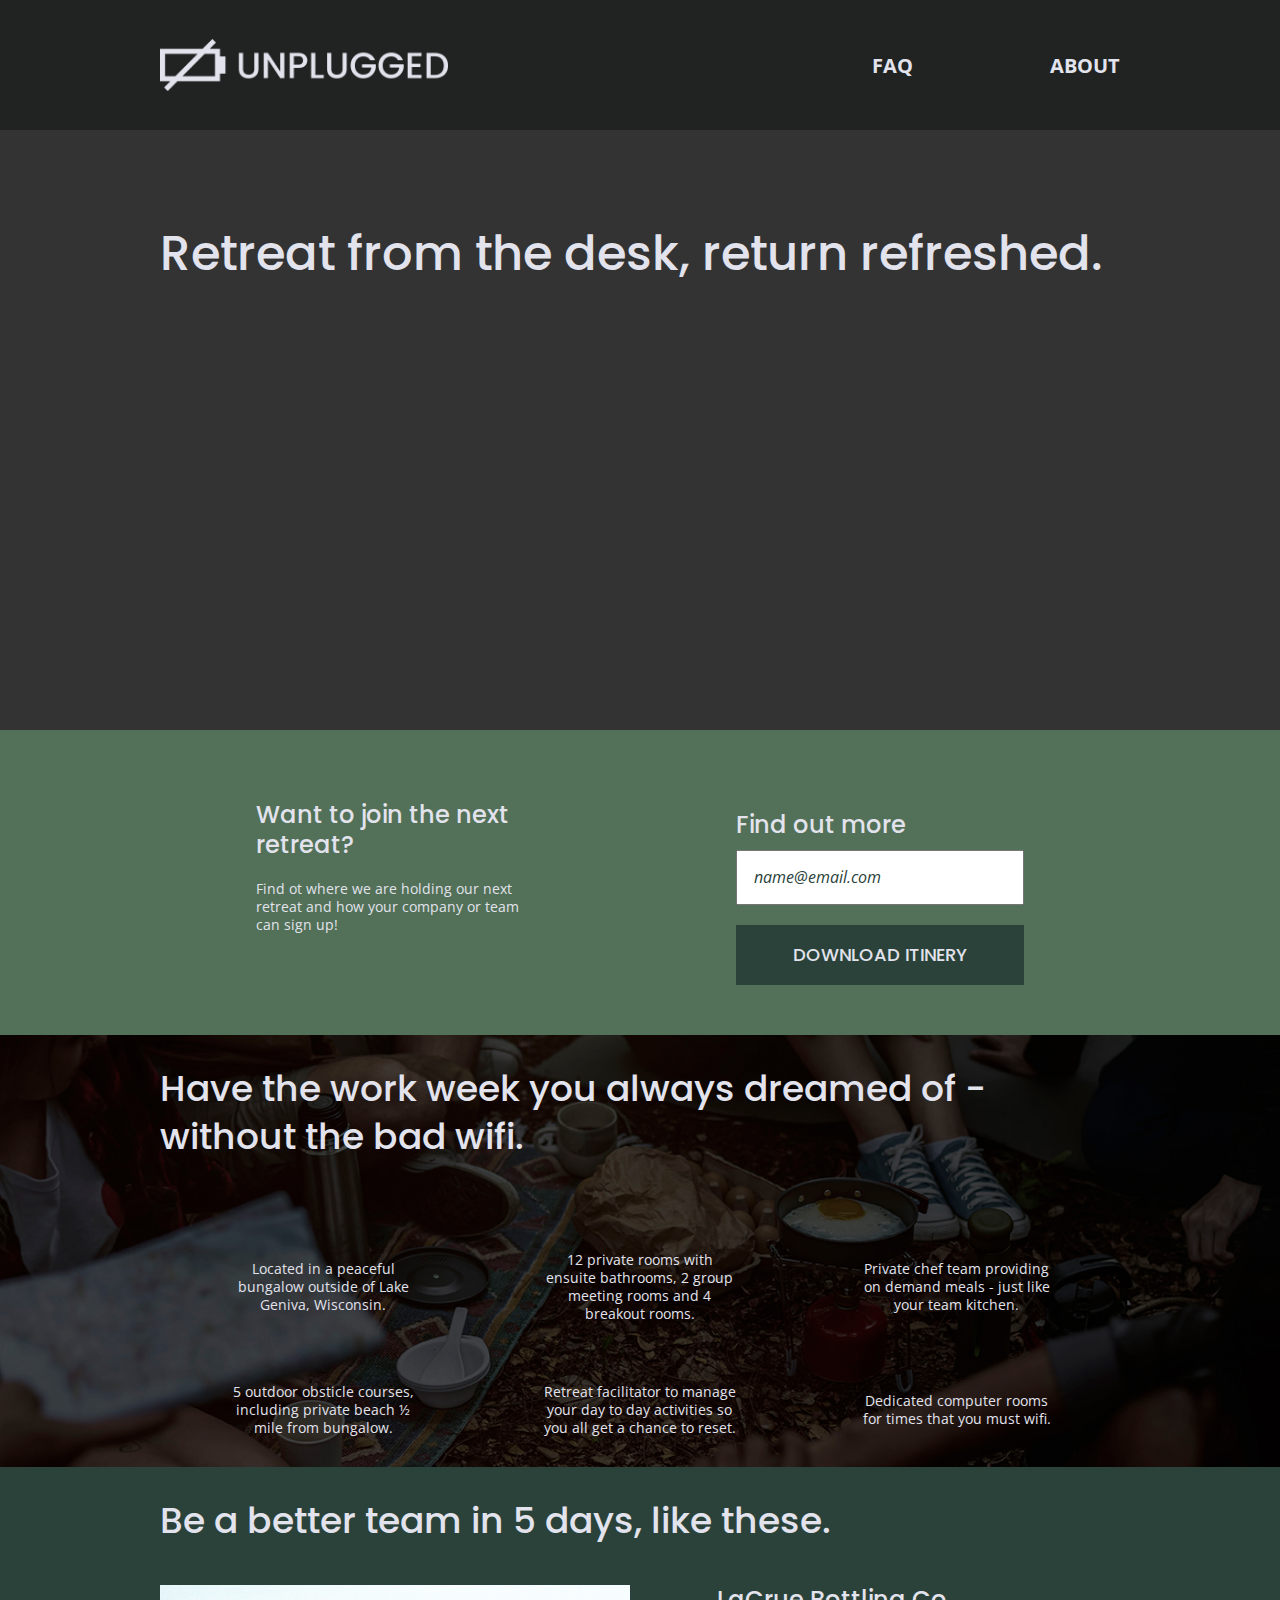
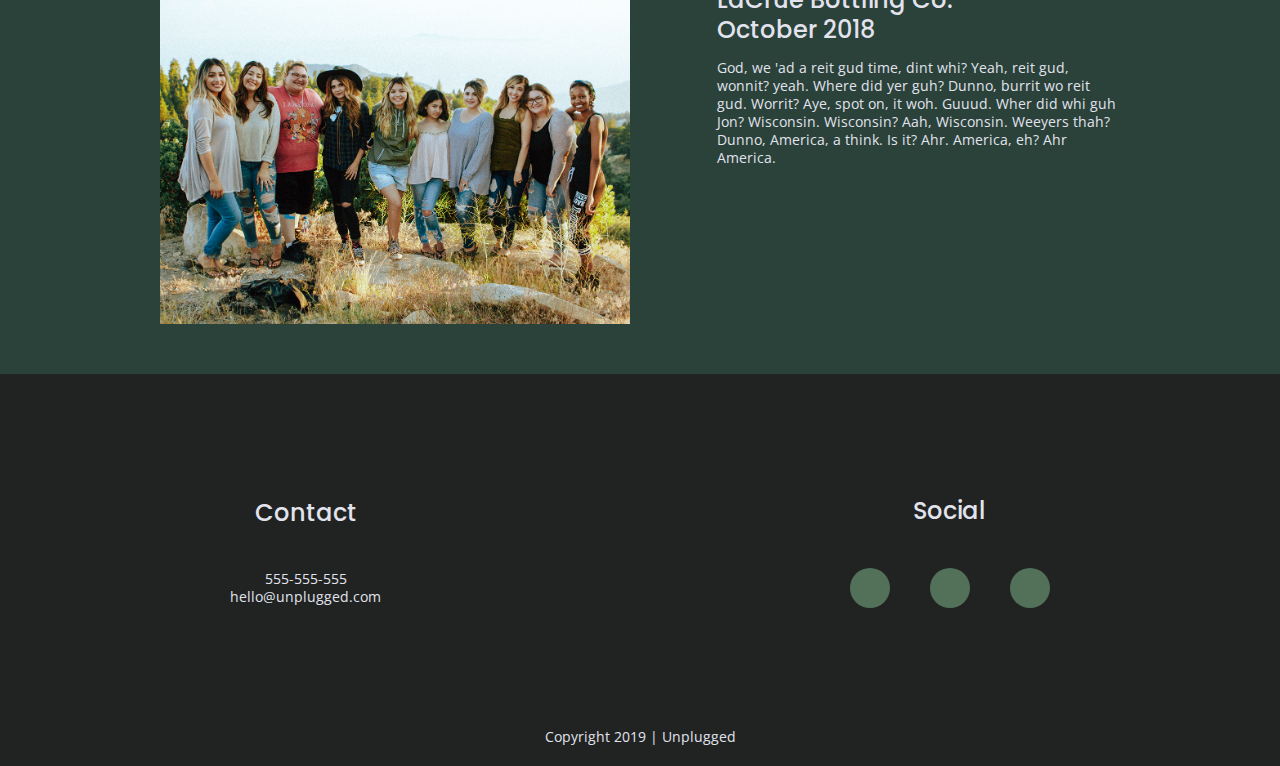
==== commit 3ed72c2b: "Social media icons added" ====
--- a/index.html
+++ b/index.html
@@ -15,6 +15,8 @@
   <link rel="stylesheet" href="css/main.css">
   <!--Google Fonts-->
   <link href="https://fonts.googleapis.com/css?family=Open+Sans:400,700|Poppins:500,700" rel="stylesheet">
+  <!-- FontAwesome CDN version 5.5 -->
+<link rel="stylesheet" href="https://use.fontawesome.com/releases/v5.5.0/css/all.css" integrity="sha384-B4dIYHKNBt8Bc12p+WXckhzcICo0wtJAoU8YZTY5qE0Id1GSseTk6S+L3BlXeVIU" crossorigin="anonymous">
   <meta name="theme-color" content="#fafafa">
 </head>
 
@@ -72,6 +74,7 @@
           <div class="feature-items">
               <article>
                   <p class="fontawsome-icon">
+                      <i class="fas fa-campground"></i>
                   </p>
                   <p class="features-item-description">
                       Located in a peaceful bungalow outside of Lake Geniva, Wisconsin.
@@ -79,6 +82,7 @@
               </article>
               <article>
                   <p class="fontawsome-icon">
+                      <i class="fas fa-bed"></i>
                   </p>
                   <p class="features-item-description">
                       12 private rooms with ensuite bathrooms, 2 group meeting rooms and 4 breakout rooms.   
@@ -86,6 +90,7 @@
               </article>
               <article>
                   <p class="fontawsome-icon">
+                      <i class="fas fa-utensils"></i>
                   </p>
                   <p class="features-item-description">
                       Private chef team providing on demand meals - just like your team kitchen.
@@ -93,6 +98,7 @@
               </article>
               <article>
                   <p class="fontawsome-icon">
+                      <i class="fas fa-shoe-prints"></i>
                   </p>
                   <p class="features-item-description">
                       5 outdoor obsticle courses, including private beach &frac12; mile from bungalow.
@@ -100,6 +106,7 @@
               </article>
               <article>
                   <p class="fontawsome-icon">
+                      <i class="fas fa-smile"></i>
                   </p>
                   <p class="features-item-description">
                       Retreat facilitator to manage your day to day activities so you all get a chance to reset.
@@ -107,6 +114,7 @@
               </article>
               <article>
                   <p class="fontawsome-icon">
+                      <i class="fas fa-wifi"></i>
                   </p>
                  <p class="features-item-description">
                       Dedicated computer rooms for times that you must wifi.
@@ -151,13 +159,13 @@
                 <h4>Social</h4>
                 <div class=social-icons>
                     <p>
-                      <a href="" target="_blank"><img src="" alt=""></a>
+                      <a href="https://www.facebook.com/" target="_blank"><i class="fab fa-facebook"></i></a>
                     </p>
                     <p>
-                      <a href="" target="_blank"><img src="" alt=""></a>
+                      <a href="https://twitter.com/home" target="_blank"><i class="fab fa-twitter"></i></a>
                     </p>
                     <p>
-                      <a href="" target="_blank"><img src="" alt=""></a>
+                      <a href="https://www.instagram.com/" target="_blank"><i class="fab fa-instagram"></i></a>
                     </p>
                     <!-- other social links here -->
 
--- a/css/main.css
+++ b/css/main.css
@@ -243,9 +243,17 @@
 }
 
 footer .social-icons p {
-  display: flex;
-  justify-content: center;
-  align-items: center;
+  background-color: #527158;
+  border-radius: 50%;
+  width: 40px;
+  height: 40px;
+  display: flex;
+  justify-content: center;
+  align-items: center;
+}
+
+footer .social-icons p i {
+  font-size: 1.3125em;
 }
 
 footer .copyright {
@@ -331,6 +339,11 @@
   margin: 30px 0;
 }
 
+.features i {
+  font-size: 3.75em;
+  margin-bottom: 40px;
+}
+
 .features .feature-items {
   display: flex;
   justify-content: center;
@@ -374,6 +387,23 @@
   justify-content: center;
   align-items: center;
   flex-flow: row wrap;
+  background-color: #527158;
+}
+
+.map figure {
+  width: 100%;
+  height: 0;
+  padding-bottom: 125%;
+  overflow: hidden;
+  position: relative;
+}
+
+.map iframe {
+  width: 100%;
+  height: 100%;
+  position: absolute;
+  top: 0;
+  left: 0;
 }
 
 .contact-section {
@@ -381,6 +411,7 @@
   justify-content: center;
   align-items: center;
   flex-flow: row wrap;
+  background-color: #2a423a;
 }
 
 .contact-content p {
@@ -396,6 +427,7 @@
   justify-content: center;
   align-items: center;
   flex-flow: row wrap;
+  background-color: #527158;
 }
 
 .faq .content-wrapper {
@@ -504,7 +536,7 @@
    Modify as content requires.
    ========================================================================== */
 
-/* -------------------------TABLET STYLES--------------------------------------*/
+/* -------------------------------------------TABLET STYLES---------------------------------------------------*/
 
 @media only screen and (min-width: 768px) {        
 
@@ -644,6 +676,20 @@
   margin-bottom: 0;
 }
 
+footer h4 {
+  font-size: 1.5em;
+  margin-bottom: 40px;
+}
+
+footer p {
+    line-height: 1.285;
+}
+
+footer .social-icons {
+  width: 12.5em;
+  justify-content: space-between;
+}
+
 footer .copyright {
   width: 100%;
 }
@@ -652,10 +698,11 @@
 
 .faq .content-wrapper {
   justify-content: space-between;
+  margin: 100px 0 100px;
 }
 
 .faq-content {
-  flex-basis: 40%;
+  flex-basis: 45%;
 }
 
 .faq h2 {
@@ -664,15 +711,32 @@
 
 /* Tablet About Page */
 
+.mission {
+  background-color: #527158;
+}
+
+.mission .content-wrapper {
+  margin: 100px 0 100px;
+}
+
 .mission-content {
   display: flex;
   justify-content: space-between;
   align-items: center;
-  padding-top: 20px;
+  padding: 20px;
 }
 
 .mission-content p {
   width: 45%;
+}
+
+.map figure {
+  padding-bottom: 45.6%;
+}
+
+.contact-section {
+  background-color: #2a423a;
+  padding: 50px 0 100px;
 }
 
 .contact-section .content-wrapper h2 {
@@ -734,6 +798,10 @@
   .contact-section .content-wrapper {
     width: 95%;
     flex-flow: row wrap;
+  }
+
+  .map figure {
+    padding-bottom: 37.5%;
   }
 
   .contact-section .content-wrapper h2 {
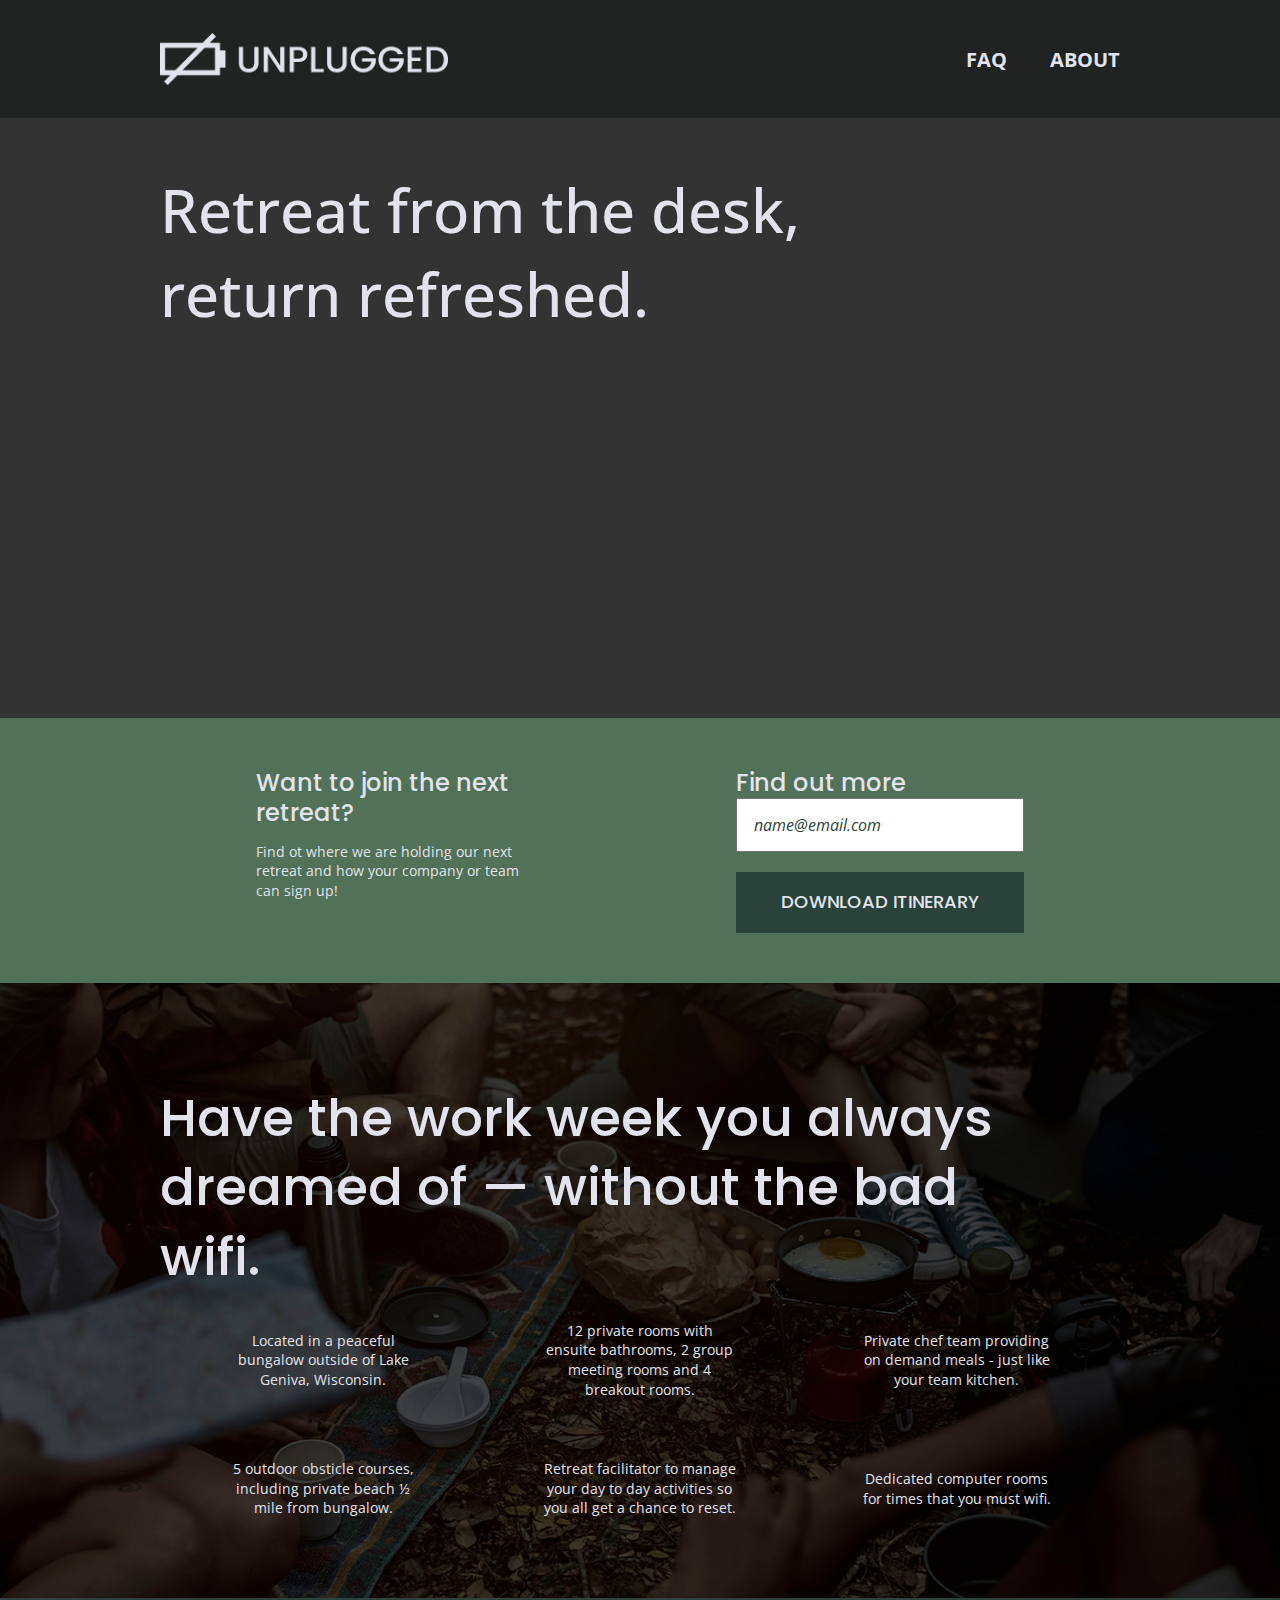
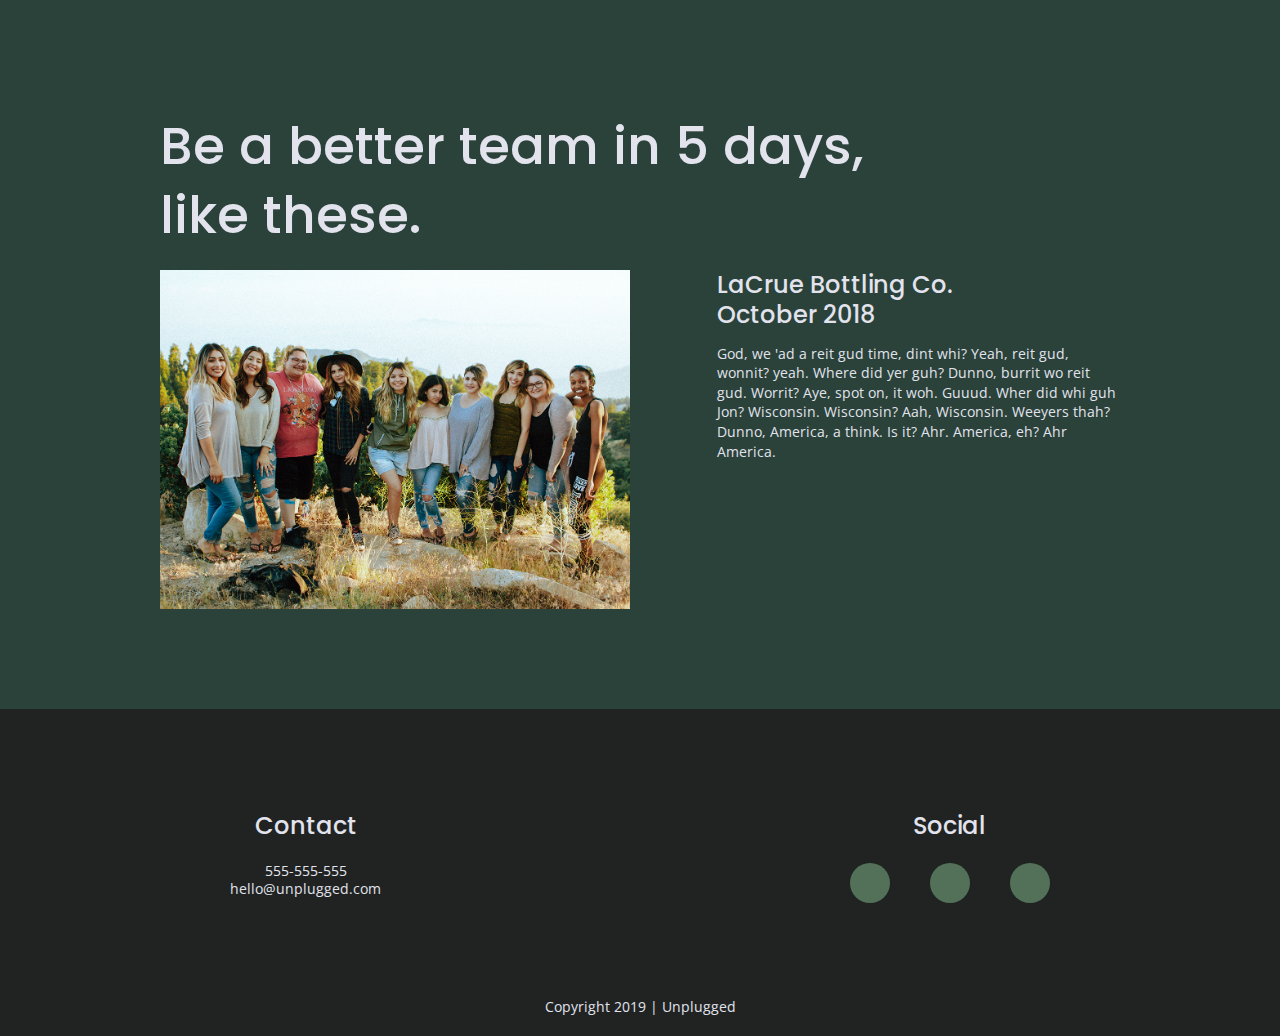
==== commit af169b01: "Final touches done ready to finish project" ====
--- a/index.html
+++ b/index.html
@@ -48,7 +48,7 @@
 
   <section class="hero-area">
       <div class="content-wrapper">
-          <h2>Retreat from the desk, return refreshed.</h2>
+          <h1>Retreat from the desk, return refreshed.</h1>
       </div>
   </section>
 
@@ -63,14 +63,14 @@
         <div class="form">
             <h3>Find out more</h3>
             <input type="text" name="name" value="name@email.com">
-            <input type="button" value="Download Itinery">
+            <input type="button" value="Download Itinerary">
         </div>
       </div>
   </aside>
 
   <section class="features">
       <div class="content-wrapper">
-          <h2>Have the work week you always dreamed of - without the bad wifi.</h2>
+          <h2>Have the work week you always dreamed of — without the bad wifi.</h2>
           <div class="feature-items">
               <article>
                   <p class="fontawsome-icon">
--- a/css/main.css
+++ b/css/main.css
@@ -191,9 +191,10 @@
 }
 
 .header-divider {
+  background: #3a3a3a;
   width: 100%;
   height: 1px;
-  margin: 10px 0 20px 0;
+  margin: 20px 0;
 }
 
 header nav {
@@ -210,8 +211,9 @@
 header nav ul {
   display: flex;
   justify-content: space-between;
-  width: 100%;
-  margin-left: 0;
+  width: 100%; 
+  padding: 0;
+  Margin: 0;
 }
 
 header nav ul li {
@@ -229,11 +231,14 @@
 
 footer .content-wrapper {
   width: 55%;
-  margin: 50px 0;
-}
-
-footer .content {
-  margin-bottom: 50px;
+}
+
+.footer-content .contact h4 {
+  margin: 0 0 20px;
+}
+
+footer .social h4 {
+  margin: 50px 0 20px;
 }
 
 footer .social-icons {
@@ -293,7 +298,15 @@
   background-color: #527158;
 }
 
-aside .form h3 {
+aside .content-wrapper {
+  margin: 0 0 50px;
+}
+
+aside h3 {
+  margin: 30px 0 0;
+}
+
+aside .form {
   margin: 30px 0 10px;
 }
 
@@ -332,6 +345,7 @@
 
 .features h2 {
   margin-bottom: 60px;
+  width: 97%;
 }
 
 .features article {
@@ -363,6 +377,10 @@
   justify-content: center;
   flex-flow: row wrap;
   background-color: #2a423a;
+}
+
+.reviews .content-wrapper {
+  margin: 30px 0 50px;
 }
 
 .reviews h2 {
@@ -602,7 +620,7 @@
 /* Aside */
 
 aside .content-wrapper{
-  margin: 50px 0;
+  margin: 20px 0 50px;
   display:flex;
   justify-content: space-between;
   flex-flow: row wrap;
@@ -614,7 +632,20 @@
   padding: 0;
 }
 
+aside .form {
+  margin: 0;
+}
+
 /* Features */
+
+.features .content-wrapper {
+  padding:100px 0 50px;
+}
+
+.features h2 {
+  width: 100%;
+  margin: 0;
+}
 
 .features article {
   display: flex;
@@ -633,7 +664,7 @@
 .reviews .content-wrapper {
   display: flex;
   flex-flow: row wrap;
-  margin-bottom: 50px;
+  margin: 70px 0 100px;
 }
 
 .reviews figure {
@@ -657,13 +688,14 @@
 
 .reviews h2 {
   width: 80%;
+  margin-bottom: 20px;
 }
 
 /* Footer */
 
 footer .content-wrapper {
   width: 64%;
-  margin: 100px 0;
+  margin: 50px 0 50px;
 }
 
 .footer-content {
@@ -688,25 +720,34 @@
 footer .social-icons {
   width: 12.5em;
   justify-content: space-between;
+  margin-bottom: 45px;
 }
 
 footer .copyright {
   width: 100%;
+  margin: 0 0 20px;
 }
 
 /* Tablet FAQ Page */
 
 .faq .content-wrapper {
   justify-content: space-between;
-  margin: 100px 0 100px;
+  margin: 50px 0 100px;
+}
+
+.faq-content h4 {
+  font-size: 0.9em;
 }
 
 .faq-content {
-  flex-basis: 45%;
+  flex-basis: 48%;
+  margin: 0; 
 }
 
 .faq h2 {
   width: 100%;
+  margin: 50px 0 20px;
+  line-height: 1;
 }
 
 /* Tablet About Page */
@@ -719,6 +760,11 @@
   margin: 100px 0 100px;
 }
 
+.mission h2 {
+  width: 95%;
+  margin: 0;
+}
+
 .mission-content {
   display: flex;
   justify-content: space-between;
@@ -736,13 +782,17 @@
 
 .contact-section {
   background-color: #2a423a;
-  padding: 50px 0 100px;
+  padding: 70px 0 100px;
 }
 
 .contact-section .content-wrapper h2 {
   width: 81%;
 }
 
+.contact-content h4 {
+  font-size: 1.65em;
+}
+
 .contact-content {
   display: flex;
   justify-content: space-between;
@@ -754,15 +804,34 @@
 /* ---------------------------- Desktop Styles ------------------------------*/
 
 @media only screen and (min-width: 1200px) {
+
   /*Desktop styles here*/
+
   .content-wrapper {
     max-width: 960px;
   }
 
+  h2 {
+    font-size:3.25em;
+  }
+
+  p {
+    line-height: 1.4;
+  }
+
+  /* Header */
+
+  header nav {
+    width: 16%;
+  }
+
   /* Hero Area */
 
   .hero-area h1 {
-    width: 60%;
+    width: 80%;
+    margin-top: 50px;
+    font-size: 3.75em;
+    font-weight: 500;
   }
 
   /* Aside */
@@ -796,7 +865,7 @@
 
   .mission h2,
   .contact-section .content-wrapper {
-    width: 95%;
+    width: 100%;
     flex-flow: row wrap;
   }
 
@@ -816,6 +885,10 @@
 
   .faq-content {
     flex-basis: 36%;
+  }
+
+  .faq h4 {
+    font-size: 1.125em;
   }
   
 
